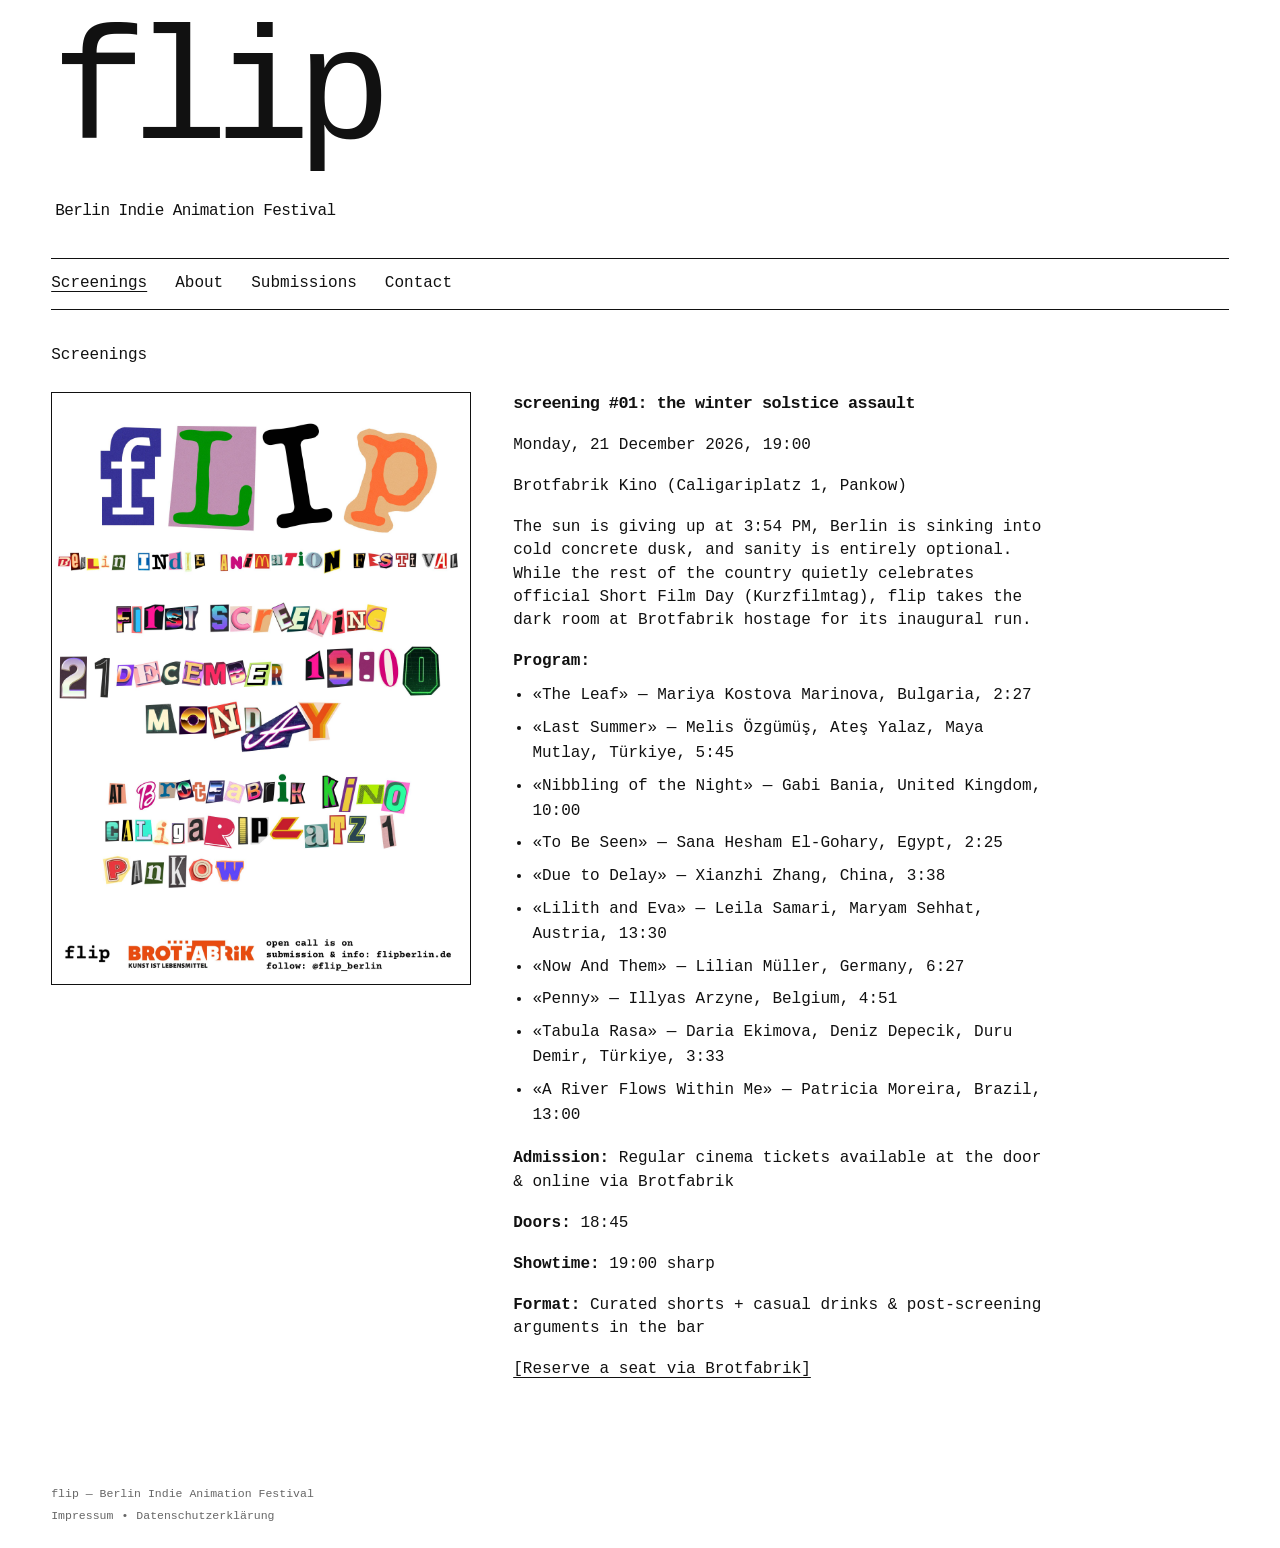
==== screenings.html @ 23cfb297 "Initial commit" ====
<!doctype html>
<html lang="en">
<head>
  <meta charset="utf-8">
  <meta name="viewport" content="width=device-width, initial-scale=1">
  <meta name="description" content="flip — Berlin Indie Animation Festival">
  <title>Screenings — flip</title>
  <link rel="icon" type="image/png" href="pics/flip%20logo.png">
  <link rel="stylesheet" href="style.css">
</head>
<body>
  <header class="site-header">
    <a class="brand" href="index.html" aria-label="flip — home">
      <h1 class="brand-name">flip</h1>
      <br>
      <p class="brand-subtitle">Berlin Indie Animation Festival</p>
    </a>
    <nav class="site-nav" aria-label="Main navigation">
      <a href="screenings.html" aria-current="page">Screenings</a>
      <a href="about.html">About</a>
      <a href="submissions.html">Submissions</a>
      <a href="contact.html">Contact</a>
    </nav>
  </header>
  <main class="screening-page">
    <h2 class="page-title">Screenings</h2>

    <article class="screening-post">
      <div class="screening-hero">
        <img class="screening-poster" src="pics/flip1_poster.jpg" alt="flip screening #01: the winter solstice assault poster">
      </div>

      <div class="screening-copy">
        <p class="screening-kicker">screening #01: the winter solstice assault</p>
        <p class="screening-date">Monday, 21 December 2026, 19:00</p>
        <p class="screening-venue">Brotfabrik Kino (Caligariplatz 1, Pankow)</p>

        <p>The sun is giving up at 3:54 PM, Berlin is sinking into cold concrete dusk, and sanity is entirely optional. While the rest of the country quietly celebrates official Short Film Day (Kurzfilmtag), flip takes the dark room at Brotfabrik hostage for its inaugural run.</p>

        <div class="screening-program">
          <p><strong>Program:</strong></p>
          <ul>
            <li>«The Leaf» — Mariya Kostova Marinova, Bulgaria, 2:27</li>
            <li>«Last Summer» — Melis Özgümüş, Ateş Yalaz, Maya Mutlay, Türkiye, 5:45</li>
            <li>«Nibbling of the Night» — Gabi Bania, United Kingdom, 10:00</li>
            <li>«To Be Seen» — Sana Hesham El-Gohary, Egypt, 2:25</li>
            <li>«Due to Delay» — Xianzhi Zhang, China, 3:38</li>
            <li>«Lilith and Eva» — Leila Samari, Maryam Sehhat, Austria, 13:30</li>
            <li>«Now And Them» — Lilian Müller, Germany, 6:27</li>
            <li>«Penny» — Illyas Arzyne, Belgium, 4:51</li>
            <li>«Tabula Rasa» — Daria Ekimova, Deniz Depecik, Duru Demir, Türkiye, 3:33</li>
            <li>«A River Flows Within Me» — Patricia Moreira, Brazil, 13:00</li>
          </ul>
        </div>

        <p><strong>Admission:</strong> Regular cinema tickets available at the door &amp; online via Brotfabrik</p>
        <p><strong>Doors:</strong> 18:45</p>
        <p><strong>Showtime:</strong> 19:00 sharp</p>
        <p><strong>Format:</strong> Curated shorts + casual drinks &amp; post-screening arguments in the bar</p>

        <p class="screening-action">
          <a href="https://brotfabrik-berlin.de/kino/" target="_blank" rel="noreferrer">[Reserve a seat via Brotfabrik]</a>
        </p>
      </div>
    </article>
  </main>
  <footer class="site-footer">
    <div class="site-footer-main">flip — Berlin Indie Animation Festival</div>
    <div class="legal-links">
      <a href="impressum.html">Impressum</a>
      <span>•</span>
      <a href="datenschutz.html">Datenschutzerklärung</a>
    </div>
  </footer>
</body>
</html>
---- style.css ----
/* flip — Berlin Indie Animation Festival */
:root {
  color-scheme: light;
  --background: #fff;
  --foreground: #111;
  --muted: #666;
  --line: #111;
}

* { box-sizing: border-box; }

html { min-height: 100%; }

body {
  margin: 0;
  background: var(--background);
  color: var(--foreground);
  font-family: Courier, "Courier New", monospace;
  font-size: 16px;
  line-height: 1.45;
}

.site-header {
  padding: 34px 4vw 0;
}

.brand {
  display: inline-block;
  color: inherit;
  text-decoration: none;
}

.brand-name {
  margin: 0;
  font-size: clamp(4.5rem, 13vw, 10rem);
  font-weight: 400;
  letter-spacing: -0.09em;
  line-height: 0.78;
}

.brand-subtitle {
  margin: 18px 0 0 4px;
  font-size: clamp(0.85rem, 1.6vw, 1rem);
  letter-spacing: -0.035em;
}

.site-nav {
  display: flex;
  flex-wrap: wrap;
  gap: 10px 28px;
  margin: 35px 0 0;
  padding: 13px 0 14px;
  border-top: 1px solid var(--line);
  border-bottom: 1px solid var(--line);
}

.site-nav a {
  color: inherit;
  text-decoration: none;
}

.site-nav a:hover,
.site-nav a:focus-visible,
.site-nav a[aria-current="page"] {
  text-decoration: underline;
  text-underline-offset: 4px;
}

main {
  max-width: 50%;
  min-height: 48vh;
  padding: 34px 4vw 70px;
}

.screening-page {
  max-width: 1100px;
}

.page-title {
  margin: 0 0 24px;
  font-size: 1rem;
  font-weight: 400;
}

.screening-post {
  display: grid;
  grid-template-columns: minmax(250px, 420px) minmax(0, 1fr);
  gap: clamp(24px, 4vw, 42px);
  align-items: start;
  width: 100%;
}

.screening-hero {
  width: 100%;
}

.screening-poster {
  display: block;
  width: 100%;
  border: 1px solid var(--line);
  background: #f5f5f5;
}

.screening-copy {
  max-width: 640px;
}

.screening-kicker,
.screening-date,
.screening-venue {
  margin: 0 0 12px;
}

.screening-kicker {
  font-size: 1.05rem;
  font-weight: 700;
  letter-spacing: -0.03em;
  text-transform: lowercase;
}

.screening-date,
.screening-venue {
  font-size: 1rem;
}

.screening-copy p {
  margin: 0 0 18px;
}

.screening-program {
  margin: 0 0 20px;
}

.screening-program p {
  margin: 0 0 10px;
}

.screening-program ul {
  margin: 0;
  padding-left: 1.2rem;
}

.screening-program li {
  margin: 0 0 8px;
  line-height: 1.55;
}

.screening-copy strong {
  font-weight: 700;
}

.screening-action {
  margin-top: 24px;
}

.screening-action a {
  color: inherit;
  text-decoration: underline;
  text-underline-offset: 4px;
}

.screening-action a:hover,
.screening-action a:focus-visible {
  text-decoration-thickness: 2px;
}

.submission-intro {
  margin: 0 0 28px;
  max-width: 100%;
}

.submission-kicker {
  margin: 0 0 12px;
  font-size: 0.8rem;
  letter-spacing: 0.04em;
  text-transform: lowercase;
}

.submission-intro p {
  margin: 0 0 12px;
}

.submission-form {
  width: 100%;
}

.submission-form iframe {
  display: block;
  width: 100%;
  max-width: 100%;
  min-height: 1100px;
  border: 0;
  background: transparent;
}

.home-space {
  min-height: 36vh;
}

.site-footer {
  display: flex;
  flex-direction: column;
  gap: 6px;
  padding: 16px 4vw 24px;
  color: var(--muted);
  font-size: 0.72rem;
  line-height: 1.4;
}

.site-footer-main {
  color: var(--muted);
}

.legal-links {
  display: flex;
  flex-wrap: wrap;
  align-items: center;
  gap: 8px;
}

.legal-links a,
.legal-links span {
  color: var(--muted);
  text-decoration: none;
}

.legal-links a:hover,
.legal-links a:focus-visible {
  text-decoration: underline;
  text-underline-offset: 3px;
}

.legal-page {
  max-width: 720px;
}

.legal-page h3 {
  margin: 26px 0 10px;
  font-size: 0.95rem;
  font-weight: 600;
}

.legal-page p,
.legal-page li {
  margin: 0 0 12px;
}

.legal-page ul {
  margin: 0 0 18px;
  padding-left: 1.25rem;
}

@media (max-width: 520px) {
  .site-header { padding-top: 26px; }
  .site-nav { gap: 8px 18px; margin-top: 28px; }
  main { padding-top: 28px; }
  .legal-links { gap: 6px; }
}
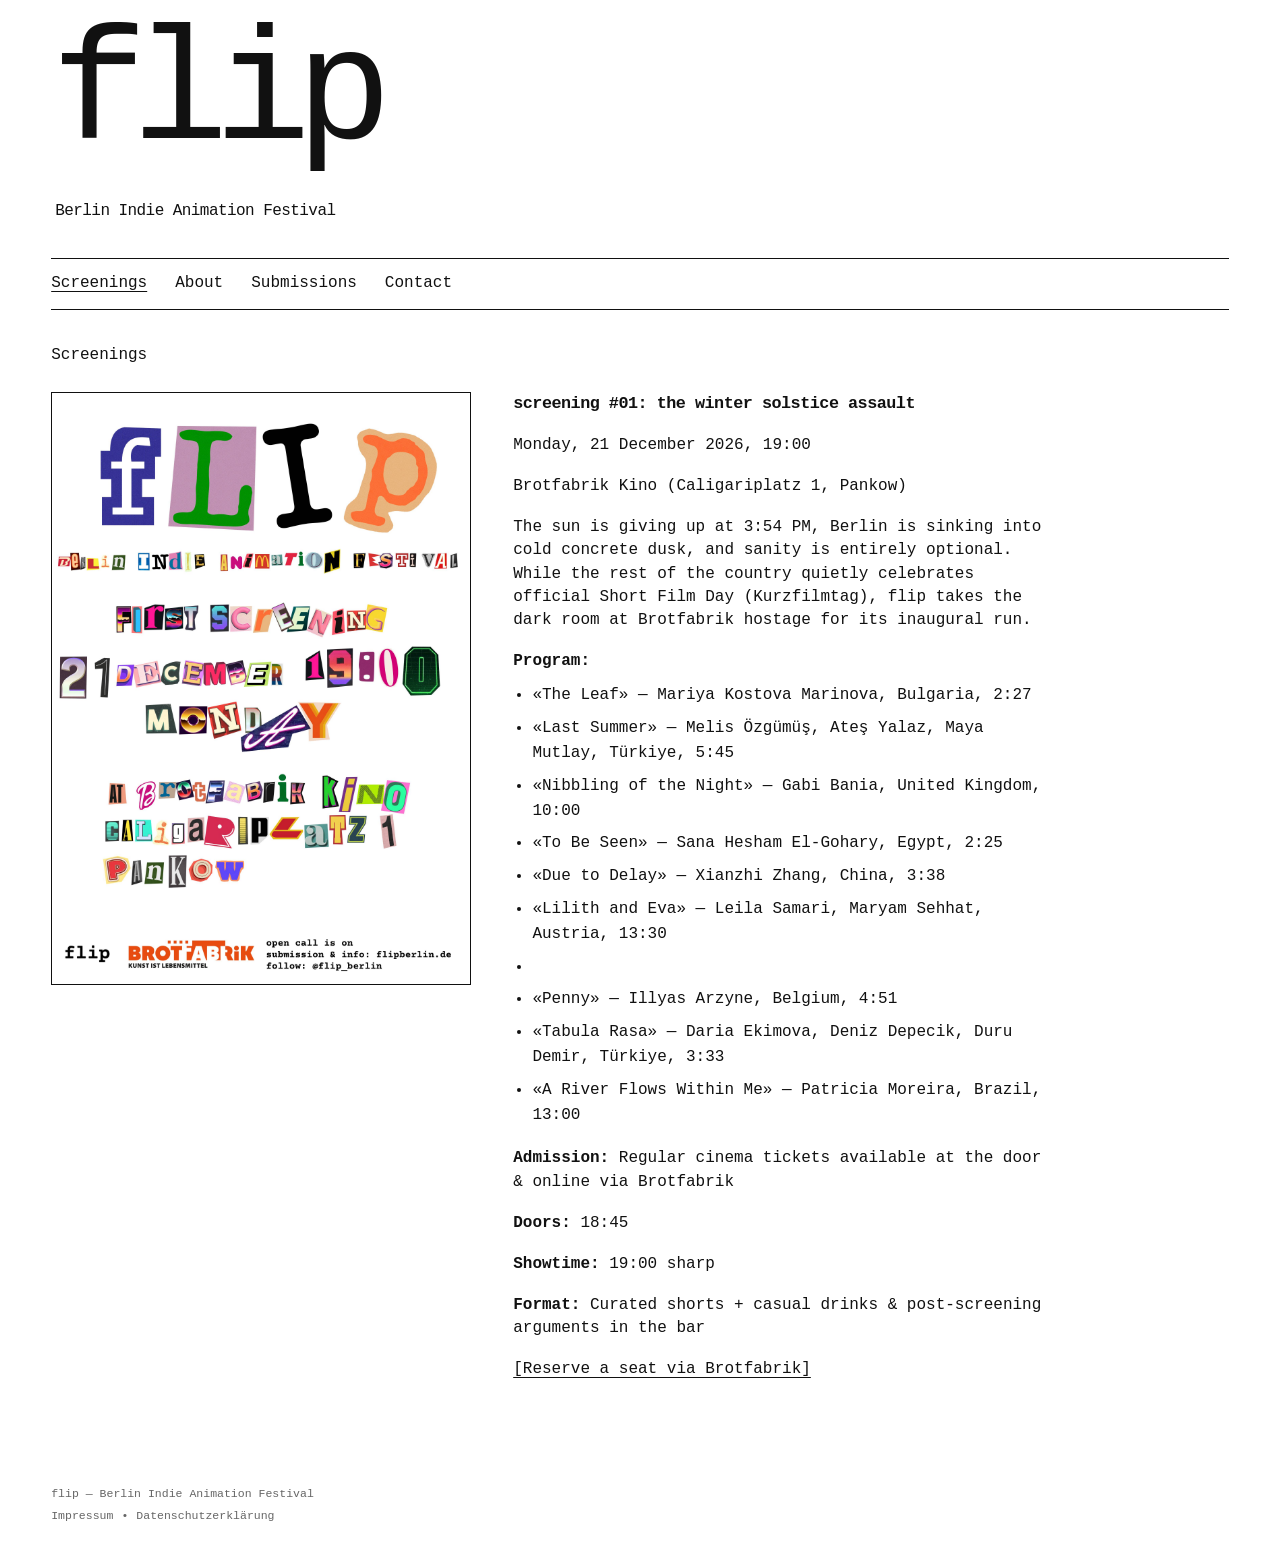
==== commit 2b7b2368: "Update Screenings" ====
--- a/screenings.html
+++ b/screenings.html
@@ -46,7 +46,7 @@
             <li>«To Be Seen» — Sana Hesham El-Gohary, Egypt, 2:25</li>
             <li>«Due to Delay» — Xianzhi Zhang, China, 3:38</li>
             <li>«Lilith and Eva» — Leila Samari, Maryam Sehhat, Austria, 13:30</li>
-            <li>«Now And Them» — Lilian Müller, Germany, 6:27</li>
+            <li></li>
             <li>«Penny» — Illyas Arzyne, Belgium, 4:51</li>
             <li>«Tabula Rasa» — Daria Ekimova, Deniz Depecik, Duru Demir, Türkiye, 3:33</li>
             <li>«A River Flows Within Me» — Patricia Moreira, Brazil, 13:00</li>
